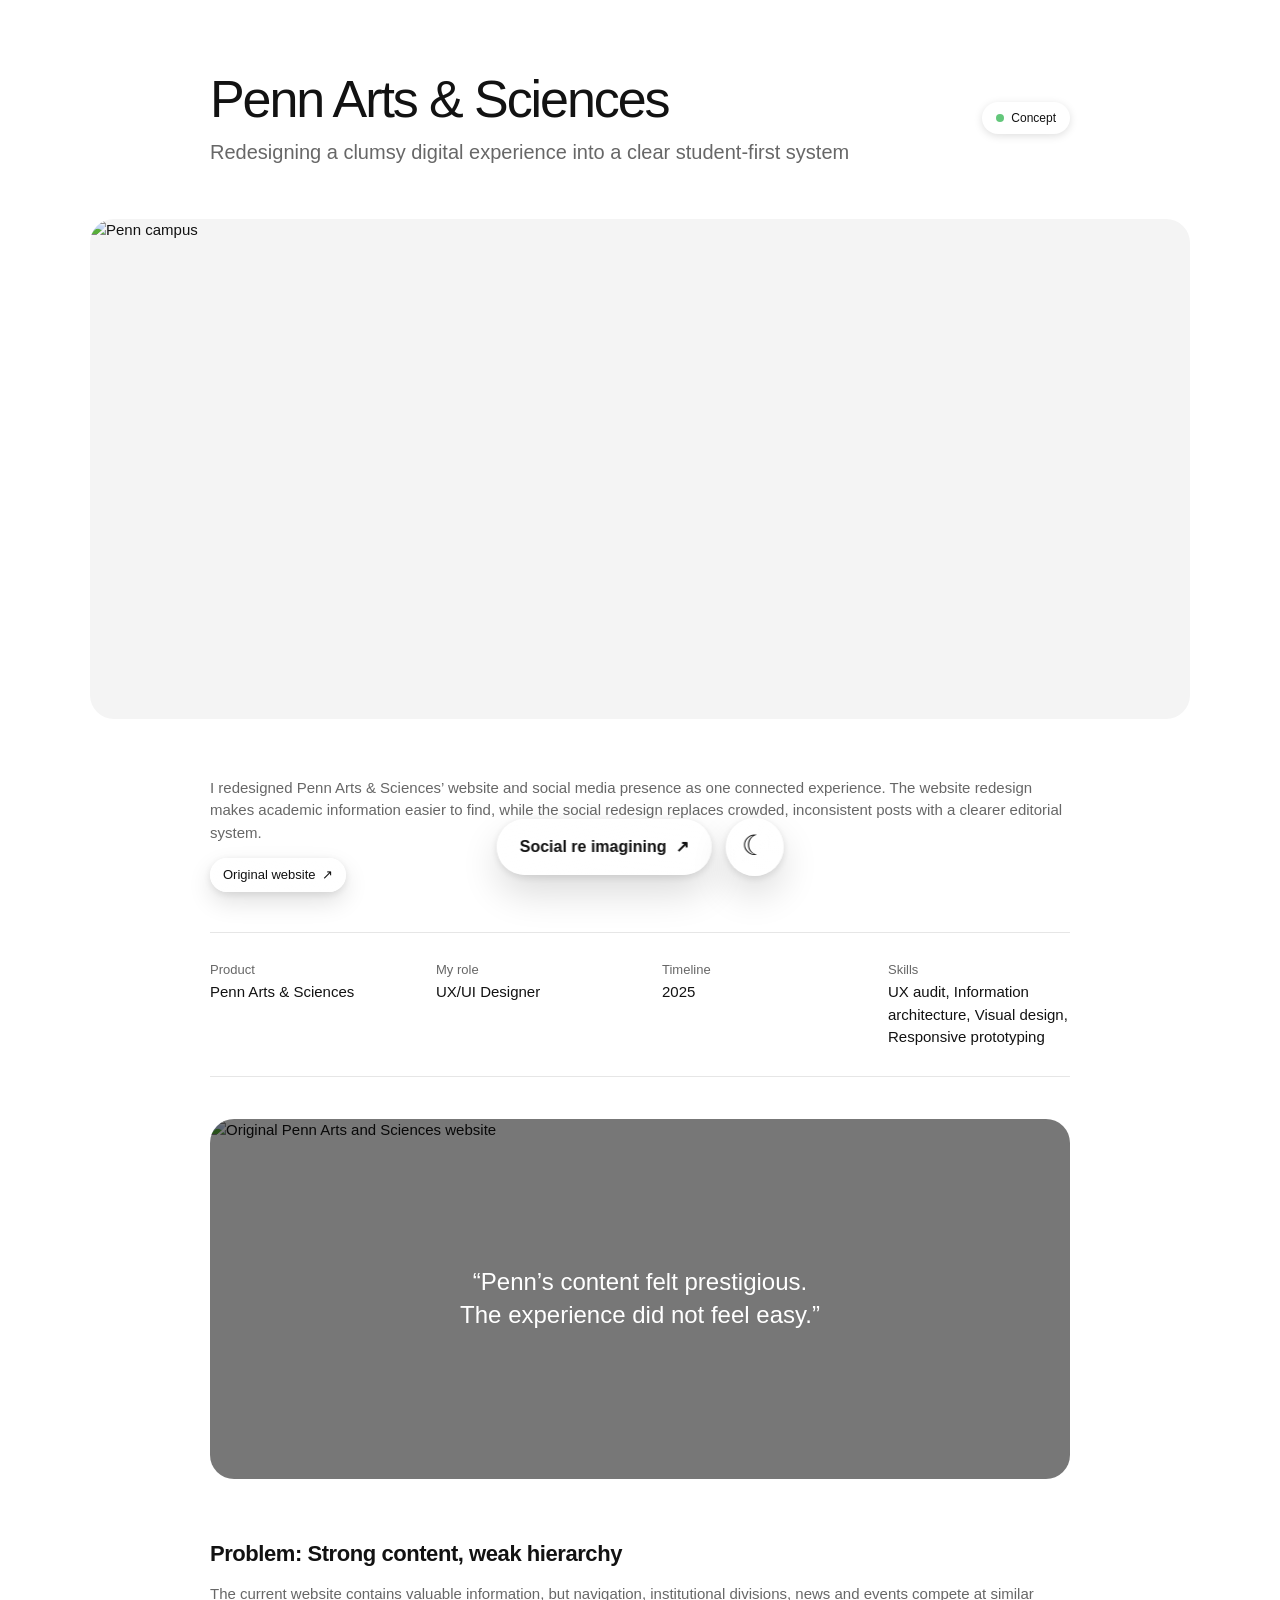
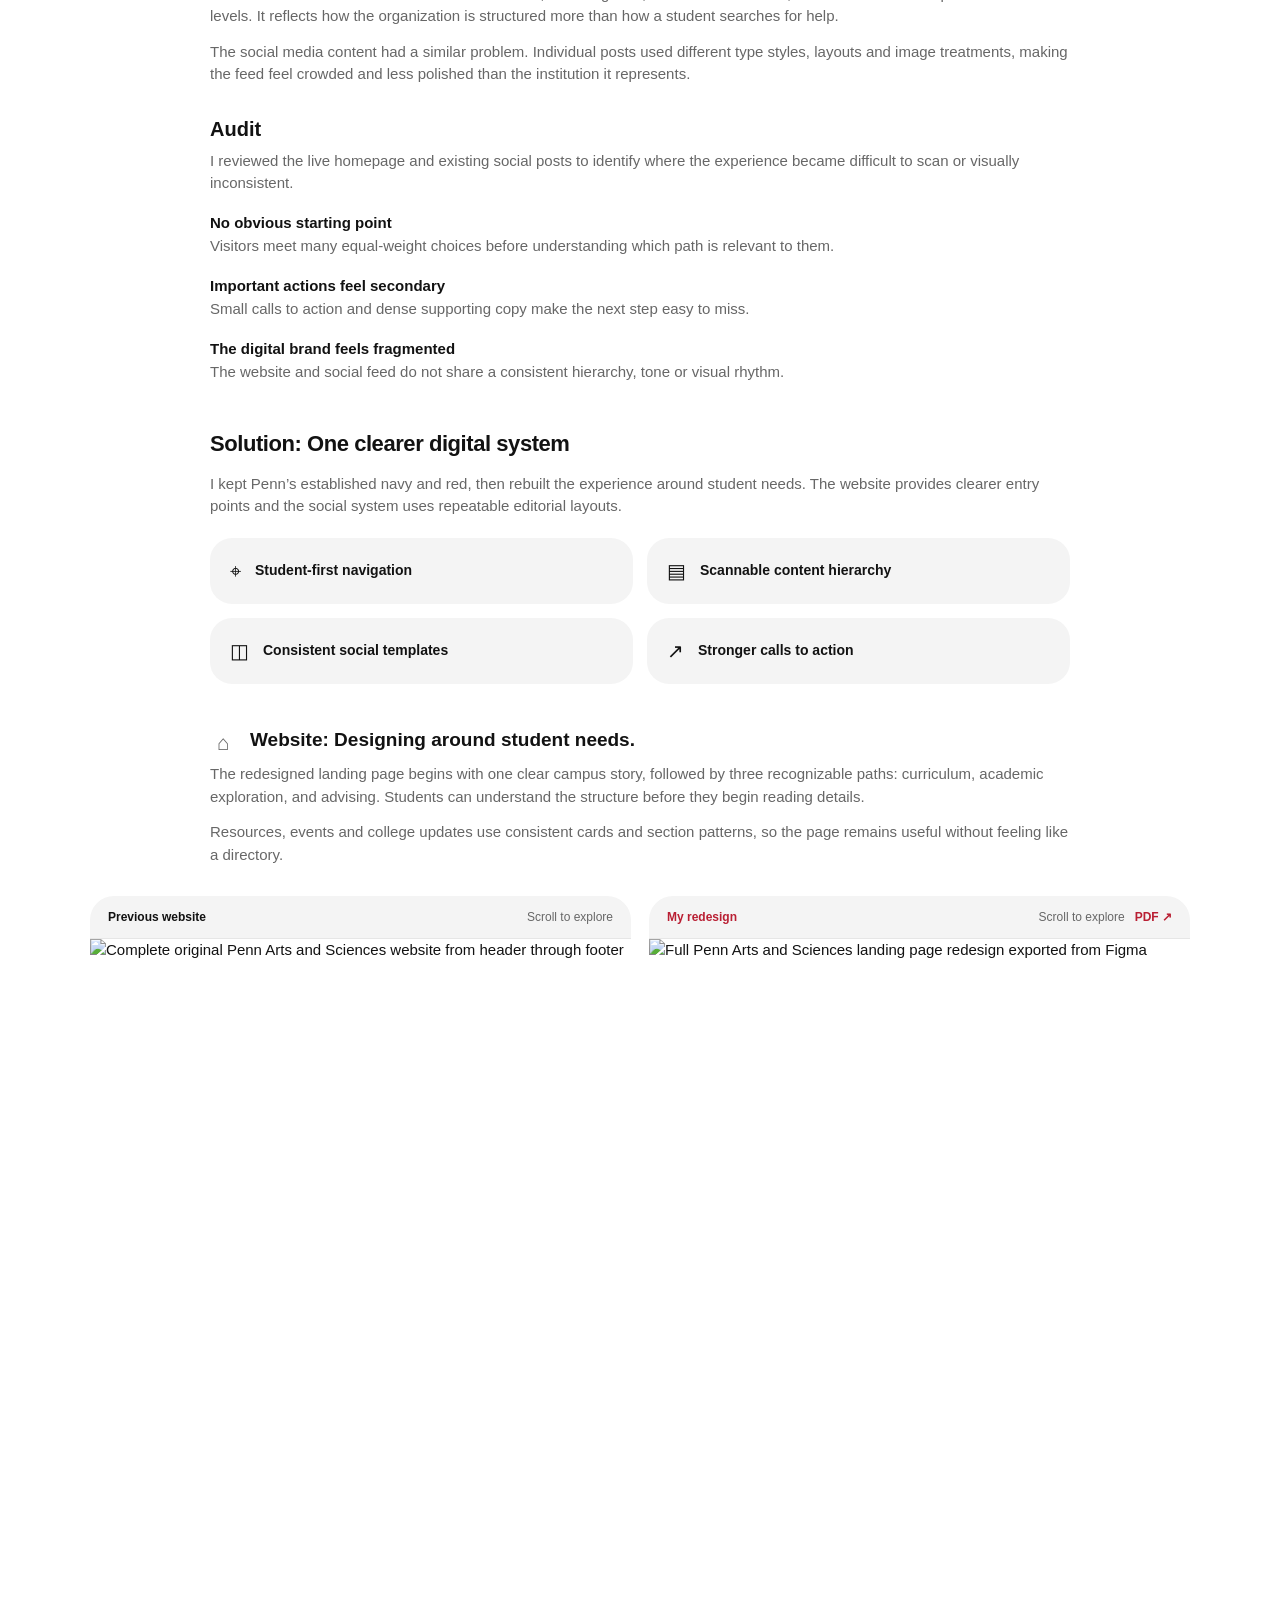
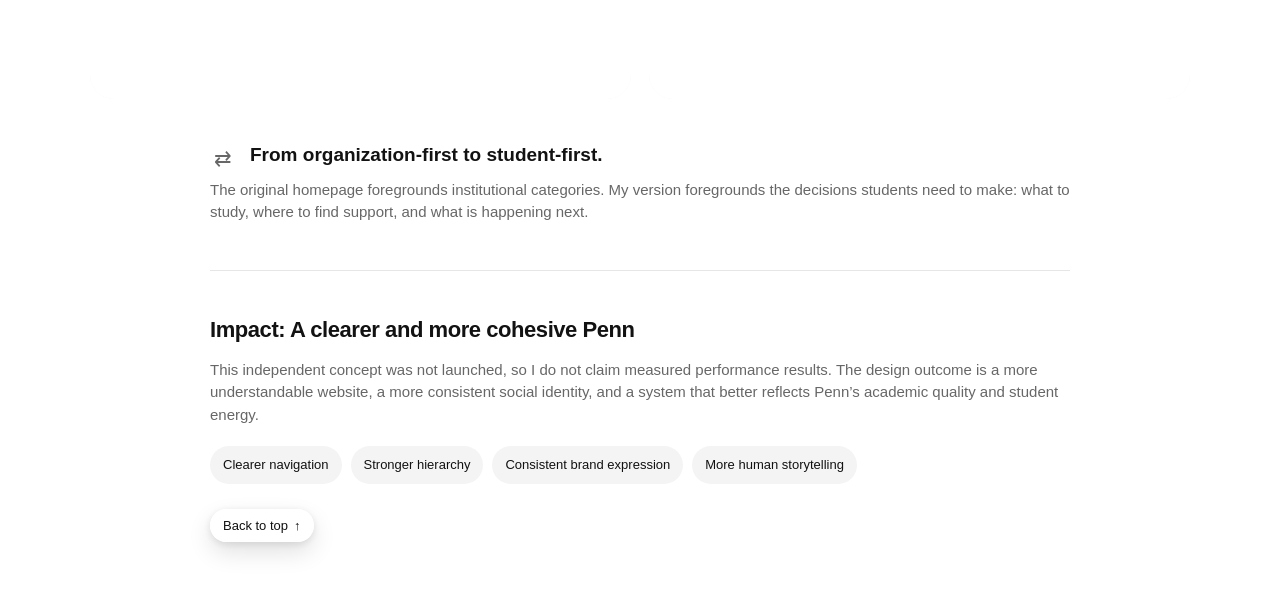
==== index.html @ d112213f "Publish UPenn case study root files" ====
<!doctype html>
<html lang="en" data-theme="light">
<head>
  <meta charset="utf-8">
  <meta name="viewport" content="width=device-width, initial-scale=1">
  <meta name="description" content="Penn Arts & Sciences website and social media redesign case study by Sanjith Kumar.">
  <title>Penn Arts & Sciences Redesign — Sanjith Kumar</title>
  <link rel="icon" href="data:image/svg+xml,<svg xmlns=%22http://www.w3.org/2000/svg%22 viewBox=%220 0 100 100%22><rect width=%22100%22 height=%22100%22 rx=%2250%22 fill=%22%23990000%22/><text x=%2250%22 y=%2266%22 text-anchor=%22middle%22 font-size=%2252%22 font-family=%22Arial%22 fill=%22white%22>P</text></svg>">
  <script>
    (() => {
      const choice = localStorage.getItem('penn-case-theme') || 'system';
      const theme = choice === 'system' ? (matchMedia('(prefers-color-scheme: dark)').matches ? 'dark' : 'light') : choice;
      document.documentElement.dataset.theme = theme;
      document.documentElement.style.backgroundColor = theme === 'dark' ? '#151515' : '#fff';
      document.documentElement.style.colorScheme = theme;
    })();
  </script>
  <link rel="stylesheet" href="styles.css">
</head>
<body>
  <a class="portfolio-back" href="../index.html?skipLoader=work#s3" aria-label="Back to portfolio work section"><span>←</span> Back to Portfolio</a>

  <div class="utility-controls" aria-label="Page controls">
    <a class="project-switch" href="social.html">Social re imagining <span>↗</span></a>
    <button class="icon-button quick-theme" type="button" aria-label="Toggle dark mode"><span class="theme-icon">☾</span></button>
  </div>


  <main>
    <header class="project-header copy-width section-stop" id="top">
      <div>
        <h1>Penn Arts &amp; Sciences</h1>
        <p>Redesigning a clumsy digital experience into a clear student-first system</p>
      </div>
      <span class="status-chip"><i></i> Concept</span>
    </header>

    <figure class="hero-media hero-campus wide-width surface reveal">
      <img src="assets/penn-campus.avif" alt="Penn campus">
    </figure>

    <section class="project-intro copy-width reveal">
      <p>I redesigned Penn Arts &amp; Sciences’ website and social media presence as one connected experience. The website redesign makes academic information easier to find, while the social redesign replaces crowded, inconsistent posts with a clearer editorial system.</p>
      <a class="small-button" href="https://www.sas.upenn.edu/" target="_blank" rel="noreferrer">Original website <span>↗</span></a>
    </section>

    <section class="metadata copy-width reveal" aria-label="Project details">
      <div><p>Product</p><strong>Penn Arts &amp; Sciences</strong></div>
      <div><p>My role</p><strong>UX/UI Designer</strong></div>
      <div><p>Timeline</p><strong>2025</strong></div>
      <div><p>Skills</p><strong>UX audit, Information architecture, Visual design, Responsive prototyping</strong></div>
    </section>

    <figure class="quote-media copy-width reveal">
      <img src="assets/original-website.png" alt="Original Penn Arts and Sciences website">
      <div class="scrim"></div>
      <blockquote>“Penn’s content felt prestigious.<br>The experience did not feel easy.”</blockquote>
    </figure>

    <section class="text-section copy-width section-stop reveal" id="problem">
      <h2>Problem: Strong content, weak hierarchy</h2>
      <p>The current website contains valuable information, but navigation, institutional divisions, news and events compete at similar levels. It reflects how the organization is structured more than how a student searches for help.</p>
      <p>The social media content had a similar problem. Individual posts used different type styles, layouts and image treatments, making the feed feel crowded and less polished than the institution it represents.</p>

      <h3>Audit</h3>
      <p>I reviewed the live homepage and existing social posts to identify where the experience became difficult to scan or visually inconsistent.</p>

      <div class="insight-list">
        <article><strong>No obvious starting point</strong><p>Visitors meet many equal-weight choices before understanding which path is relevant to them.</p></article>
        <article><strong>Important actions feel secondary</strong><p>Small calls to action and dense supporting copy make the next step easy to miss.</p></article>
        <article><strong>The digital brand feels fragmented</strong><p>The website and social feed do not share a consistent hierarchy, tone or visual rhythm.</p></article>
      </div>
    </section>

    <section class="text-section copy-width section-stop reveal" id="solution">
      <h2>Solution: One clearer digital system</h2>
      <p>I kept Penn’s established navy and red, then rebuilt the experience around student needs. The website provides clearer entry points and the social system uses repeatable editorial layouts.</p>

      <div class="solution-pills">
        <div><span>⌖</span><strong>Student-first navigation</strong></div>
        <div><span>▤</span><strong>Scannable content hierarchy</strong></div>
        <div><span>◫</span><strong>Consistent social templates</strong></div>
        <div><span>↗</span><strong>Stronger calls to action</strong></div>
      </div>
    </section>

    <section class="feature copy-width reveal">
      <div class="feature-heading"><span class="feature-icon">⌂</span><h3>Website: Designing around student needs.</h3></div>
      <p>The redesigned landing page begins with one clear campus story, followed by three recognizable paths: curriculum, academic exploration, and advising. Students can understand the structure before they begin reading details.</p>
      <p>Resources, events and college updates use consistent cards and section patterns, so the page remains useful without feeling like a directory.</p>
    </section>

    <section class="website-scroll-comparison wide-width reveal section-stop" id="website" aria-label="Full website before and after comparison">
      <article class="website-scroll-column surface">
        <div class="media-label"><span>Previous website</span><span>Scroll to explore</span></div>
        <div class="website-scroll-viewport" tabindex="0" aria-label="Scrollable full original Penn Arts and Sciences website">
          <img src="assets/original-website-complete.png" alt="Complete original Penn Arts and Sciences website from header through footer">
        </div>
      </article>
      <article class="website-scroll-column surface redesign-column">
        <div class="media-label"><span>My redesign</span><span class="media-actions"><em>Scroll to explore</em><a href="assets/figma/website-redesign-figma.pdf" target="_blank" rel="noreferrer">PDF ↗</a></span></div>
        <div class="website-scroll-viewport" tabindex="0" aria-label="Scrollable full Penn Arts and Sciences website redesign">
          <img src="assets/figma/website-redesign-figma.png" alt="Full Penn Arts and Sciences landing page redesign exported from Figma">
        </div>
      </article>
    </section>

    <section class="feature copy-width reveal">
      <div class="feature-heading"><span class="feature-icon">⇄</span><h3>From organization-first to student-first.</h3></div>
      <p>The original homepage foregrounds institutional categories. My version foregrounds the decisions students need to make: what to study, where to find support, and what is happening next.</p>
    </section>

    <section class="impact copy-width section-stop reveal" id="impact">
      <h2>Impact: A clearer and more cohesive Penn</h2>
      <p>This independent concept was not launched, so I do not claim measured performance results. The design outcome is a more understandable website, a more consistent social identity, and a system that better reflects Penn’s academic quality and student energy.</p>
      <div class="impact-list">
        <span>Clearer navigation</span><span>Stronger hierarchy</span><span>Consistent brand expression</span><span>More human storytelling</span>
      </div>
      <a class="small-button" href="#top">Back to top <span>↑</span></a>
    </section>

  </main>
  <script src="script.js"></script>
</body>
</html>
---- styles.css ----
:root{--bg:#fff;--text:#121212;--muted:#676767;--line:#e6e6e6;--surface:#f4f4f4;--surface-2:#ededed;--chip:#fff;--shadow:0 2px 8px rgba(0,0,0,.13);--red:#b91f33;--content:860px;--wide:1100px}
html[data-theme="dark"]{--bg:#151515;--text:#f7f7f7;--muted:#aaa;--line:#343434;--surface:#242424;--surface-2:#2d2d2d;--chip:#242424;--shadow:0 2px 10px rgba(0,0,0,.42)}
*{box-sizing:border-box}html{scroll-behavior:smooth}body{margin:0;background:var(--bg);color:var(--text);font-family:"Open Runde","SF Pro Text",-apple-system,BlinkMacSystemFont,"Segoe UI",Arial,sans-serif;font-size:15px;line-height:1.5;transition:background-color .25s,color .25s}html.is-page-exiting body{opacity:0;transition:opacity .18s cubic-bezier(.22,1,.36,1),background-color .25s,color .25s;will-change:opacity}img{display:block;max-width:100%}a{color:inherit}.copy-width{width:min(calc(100% - 32px),var(--content));margin-inline:auto}.wide-width{width:min(calc(100% - 32px),var(--wide));margin-inline:auto}.surface{background:var(--surface);border-radius:24px;overflow:hidden}
.portfolio-back{position:fixed;z-index:50;top:28px;left:28px;display:inline-flex;align-items:center;gap:7px;padding:11px 16px;border-radius:999px;background:var(--chip);box-shadow:var(--shadow);font-size:13px;font-weight:550;text-decoration:none;white-space:nowrap;transition:transform .18s,background .25s}.portfolio-back:hover{transform:translateY(-1px);background:var(--surface)}.portfolio-back span{font-size:15px}.utility-controls{position:fixed;z-index:60;left:50%;right:auto;bottom:calc(24px + env(safe-area-inset-bottom));top:auto;display:flex;align-items:center;justify-content:center;gap:14px;max-width:calc(100vw - 32px);transform:translateX(-50%)}.theme-group{display:flex;gap:4px;padding:4px;background:var(--chip);border-radius:999px;box-shadow:var(--shadow)}.icon-button{display:grid;width:58px;height:58px;place-items:center;padding:0;border:0;border-radius:50%;background:var(--chip);color:var(--text);box-shadow:0 10px 30px rgba(0,0,0,.16);font:inherit;font-size:28px;cursor:pointer;transition:transform .18s,background .25s}.theme-group .icon-button{width:38px;height:38px;box-shadow:none;font-size:15px}.icon-button:hover{transform:scale(1.05)}.portfolio-back:focus-visible,.icon-button:focus-visible,.small-button:focus-visible,.nav-arrow:focus-visible,.appearance-panel button:focus-visible,.landing-viewport:focus-visible{outline:2px solid var(--red);outline-offset:3px}.appearance-panel{position:absolute;top:58px;right:55px;width:160px;padding:8px;background:var(--chip);border:1px solid var(--line);border-radius:16px;box-shadow:var(--shadow)}.appearance-panel p{margin:5px 8px 8px;color:var(--muted);font-size:12px}.appearance-panel button{display:block;width:100%;padding:9px 10px;border:0;border-radius:10px;background:none;color:var(--text);font:inherit;text-align:left;cursor:pointer}.appearance-panel button:hover,.appearance-panel button.active{background:var(--surface-2)}
.project-switch{display:inline-flex;align-items:center;gap:9px;padding:15px 22px;border-radius:999px;background:var(--chip);box-shadow:0 10px 30px rgba(0,0,0,.16);font-size:16px;font-weight:650;text-decoration:none;white-space:nowrap;transition:transform .18s,background .25s}.project-switch:hover{transform:translateY(-2px);background:var(--surface)}.project-switch:focus-visible{outline:2px solid var(--red);outline-offset:3px}
.case-navigation{position:fixed;z-index:45;right:28px;bottom:28px;display:flex;gap:10px}.nav-arrow{display:grid;width:48px;height:48px;place-items:center;border:0;border-radius:50%;background:var(--chip);color:var(--text);box-shadow:var(--shadow);font-size:20px;cursor:pointer;transition:transform .18s}.nav-arrow:hover{transform:scale(1.06)}
.portfolio-back,.project-switch,.icon-button,.small-button,.nav-arrow{border:1px solid rgba(255,255,255,.72);background:linear-gradient(145deg,rgba(255,255,255,.78),rgba(255,255,255,.42) 56%,rgba(255,255,255,.66));background-clip:padding-box;color:#111;box-shadow:inset 0 1px 1px rgba(255,255,255,.92),inset 0 -18px 32px rgba(255,255,255,.18),0 18px 38px rgba(0,0,0,.14),0 2px 8px rgba(0,0,0,.12);backdrop-filter:blur(18px) saturate(1.5);-webkit-backdrop-filter:blur(18px) saturate(1.5)}.portfolio-back:hover,.project-switch:hover,.small-button:hover{background:linear-gradient(145deg,rgba(255,255,255,.88),rgba(255,255,255,.52) 56%,rgba(255,255,255,.74))}.icon-button:hover,.nav-arrow:hover{background:linear-gradient(145deg,rgba(255,255,255,.9),rgba(255,255,255,.55) 56%,rgba(255,255,255,.78))}.theme-icon{line-height:1;transform:translateY(-1px)}html[data-theme="dark"] .portfolio-back,html[data-theme="dark"] .project-switch,html[data-theme="dark"] .icon-button,html[data-theme="dark"] .small-button,html[data-theme="dark"] .nav-arrow{border-color:rgba(255,255,255,.16);background:linear-gradient(145deg,rgba(62,62,62,.68),rgba(28,28,28,.5) 58%,rgba(48,48,48,.58));color:#f8f8f8;box-shadow:inset 0 1px 1px rgba(255,255,255,.18),inset 0 -18px 30px rgba(255,255,255,.04),0 18px 42px rgba(0,0,0,.36),0 2px 8px rgba(0,0,0,.28)}html[data-theme="dark"] .portfolio-back:hover,html[data-theme="dark"] .project-switch:hover,html[data-theme="dark"] .small-button:hover,html[data-theme="dark"] .icon-button:hover,html[data-theme="dark"] .nav-arrow:hover{background:linear-gradient(145deg,rgba(74,74,74,.76),rgba(34,34,34,.58) 58%,rgba(58,58,58,.66))}
.project-header{display:flex;align-items:center;justify-content:space-between;gap:24px;padding-top:70px;margin-bottom:52px}.project-header h1{margin:0;font-family:"Arial Rounded MT Bold","SF Pro Rounded",-apple-system,BlinkMacSystemFont,"Segoe UI",sans-serif;font-size:52px;font-weight:500;line-height:1.15;letter-spacing:-.04em;text-wrap:balance}.project-header p{margin:7px 0 0;color:var(--muted);font-size:20px;text-wrap:pretty}.status-chip{display:flex;align-items:center;gap:7px;flex:0 0 auto;padding:7px 14px;border-radius:999px;background:var(--chip);box-shadow:var(--shadow);font-size:12px}.status-chip i{display:block;width:8px;height:8px;border-radius:50%;background:#63c77b}
.hero-media{height:500px;margin-bottom:58px}.hero-media img{width:100%;height:100%;object-fit:cover;object-position:top}.project-intro p{margin:0 0 14px;color:var(--muted);font-size:15px}.small-button{display:inline-flex;align-items:center;gap:6px;padding:6px 12px;border:1px solid rgba(255,255,255,.72);border-radius:999px;background:linear-gradient(145deg,rgba(255,255,255,.78),rgba(255,255,255,.42) 56%,rgba(255,255,255,.66));box-shadow:inset 0 1px 1px rgba(255,255,255,.92),inset 0 -14px 24px rgba(255,255,255,.16),0 10px 24px rgba(0,0,0,.12),0 2px 8px rgba(0,0,0,.1);font-size:13px;text-decoration:none;backdrop-filter:blur(18px) saturate(1.5);-webkit-backdrop-filter:blur(18px) saturate(1.5)}.small-button:hover{background:linear-gradient(145deg,rgba(255,255,255,.88),rgba(255,255,255,.52) 56%,rgba(255,255,255,.74))}
html[data-theme="dark"] .small-button{border-color:rgba(255,255,255,.16);background:linear-gradient(145deg,rgba(62,62,62,.68),rgba(28,28,28,.5) 58%,rgba(48,48,48,.58));box-shadow:inset 0 1px 1px rgba(255,255,255,.18),inset 0 -14px 24px rgba(255,255,255,.04),0 10px 24px rgba(0,0,0,.32),0 2px 8px rgba(0,0,0,.22)}
.hero-media.hero-campus img{object-position:center 44%}
.hero-media.social-hero img{object-position:center 18%}
.metadata{display:grid;grid-template-columns:repeat(4,1fr);gap:26px 44px;margin-top:40px;padding:27px 0;border-top:1px solid var(--line);border-bottom:1px solid var(--line)}.metadata div p{margin:0 0 2px;color:var(--muted);font-size:13px}.metadata div strong{font-weight:500}.metadata .team{grid-column:1/-1}
.quote-media{position:relative;height:360px;margin-top:42px;border-radius:24px;overflow:hidden}.quote-media img{width:100%;height:100%;object-fit:cover;object-position:top}.quote-media .scrim{position:absolute;inset:0;background:#0008}.quote-media blockquote{position:absolute;inset:0;display:grid;place-items:center;margin:0;padding:30px;color:#fff;font-size:24px;line-height:1.35;text-align:center}
.text-section{padding-top:43px}.text-section h2,.impact h2{margin:0 0 13px;font-size:22px;font-weight:650;letter-spacing:-.02em}.text-section h3{margin:28px 0 6px;font-size:20px}.text-section>p,.feature>p,.impact>p{margin:0 0 13px;color:var(--muted)}.insight-list article{margin-top:17px}.insight-list strong{font-weight:650}.insight-list p{margin:1px 0 0;color:var(--muted)}.solution-pills{display:grid;grid-template-columns:1fr 1fr;gap:14px;margin-top:20px}.solution-pills div{display:flex;align-items:center;gap:14px;min-height:66px;padding:14px 20px;border-radius:22px;background:var(--surface)}.solution-pills span{font-size:20px}.solution-pills strong{font-size:14px;font-weight:600}
.feature{padding-top:42px}.feature-heading{display:flex;align-items:center;gap:14px;margin-bottom:9px}.feature-heading h3{margin:0;font-size:19px;font-weight:650}.feature-icon{display:grid;width:26px;height:26px;place-items:center;color:var(--muted);font-size:21px}.landing-media,.social-media{margin-top:30px}.media-label{display:flex;justify-content:space-between;gap:14px;padding:12px 18px;border-bottom:1px solid var(--line);color:var(--muted);font-size:12px}.media-actions{display:inline-flex;align-items:center;gap:10px;white-space:nowrap}.media-actions em{font-style:normal}.media-pdf-link,.media-actions a{color:var(--red);font-weight:650;text-decoration:none}.media-actions a:hover{text-decoration:underline}.landing-viewport{height:760px;overflow-y:auto;scrollbar-width:thin}.landing-viewport img{width:100%}.social-media{max-height:920px}.social-media img{width:100%}
.website-scroll-comparison{display:grid;grid-template-columns:repeat(2,minmax(0,1fr));gap:18px;margin-top:30px}.website-scroll-column{min-width:0}.website-scroll-column .media-label span:first-child{color:var(--text);font-weight:650}.website-scroll-column.redesign-column .media-label span:first-child{color:var(--red)}.website-scroll-viewport{height:760px;overflow-x:hidden;overflow-y:auto;overscroll-behavior:contain;scrollbar-width:thin;background:#fff}.website-scroll-viewport img{display:block;width:100%;max-width:none;height:auto;background:#fff}.website-scroll-viewport:focus-visible{outline:2px solid var(--red);outline-offset:-3px}
.compare-grid{display:grid;grid-template-columns:1fr 1fr;gap:18px;margin-top:26px}.comparison-card{position:relative;aspect-ratio:16/9}.comparison-card img{width:100%;height:100%;object-fit:contain;object-position:center;background:#fff}.floating-label{position:absolute;z-index:2;top:13px;left:13px;padding:6px 10px;border-radius:999px;background:#fff;color:#111;box-shadow:var(--shadow);font-size:11px}.floating-label.accent{background:var(--red);color:#fff}.impact{margin-top:46px;padding:42px 0 70px;border-top:1px solid var(--line)}.impact-list{display:flex;flex-wrap:wrap;gap:9px;margin:20px 0 25px}.impact-list span{padding:9px 13px;border-radius:999px;background:var(--surface);font-size:13px}footer{padding:0 0 80px;border-top:1px solid var(--line);color:var(--muted);font-size:13px}footer p{margin:20px 0 0}
.reveal{opacity:0;transform:translateY(16px);transition:opacity .55s ease,transform .55s ease}.reveal.visible{opacity:1;transform:none}

/* Social redesign case study */
.eyebrow{margin:0 0 10px!important;color:var(--red)!important;font-size:11px!important;font-weight:700;letter-spacing:.09em;text-transform:uppercase}.social-hero-stage{position:relative;height:460px;margin-bottom:58px;background:radial-gradient(circle at 72% 35%,#254680 0,#102b61 36%,#071736 78%);isolation:isolate}.social-hero-stage:after{content:"";position:absolute;inset:auto -8% -58% 25%;height:80%;border:1px solid rgba(255,255,255,.16);border-radius:50%;transform:rotate(-9deg);z-index:-1}.social-hero-copy{position:absolute;z-index:5;top:170px;left:58px;color:#fff}.social-hero-copy span{display:block;margin-bottom:12px;color:#ff6b70;font-size:12px;font-weight:700;letter-spacing:.1em;text-transform:uppercase}.social-hero-copy strong{font-size:35px;line-height:1.08;letter-spacing:-.04em}.hero-post{position:absolute;width:260px;margin:0;border:0;border-radius:0;box-shadow:0 14px 28px rgba(0,0,0,.3);overflow:hidden;background:transparent}.hero-post img{width:100%;height:auto;object-fit:initial;background:transparent}.hero-post-one{top:36px;left:382px;aspect-ratio:900/1069;transform:rotate(-6deg)}.hero-post-two{z-index:3;top:48px;left:615px;aspect-ratio:894/1067;transform:rotate(1.5deg)}.hero-post-two img{width:100.68%;max-width:none}.hero-post-three{top:34px;left:835px;aspect-ratio:900/1094;transform:rotate(6deg)}
.audit-board{display:grid;grid-template-columns:390px 1fr;gap:58px;align-items:start;margin-top:30px}.audit-phone{margin:0;padding:0;background:transparent}.audit-phone .media-label{margin:0 0 16px;padding:0 0 12px}.audit-phone img{width:100%;height:auto;border-radius:0;box-shadow:none}.audit-findings{border-top:1px solid var(--line)}.audit-findings article{display:grid;grid-template-columns:42px 1fr;gap:12px;padding:22px 4px;border-bottom:1px solid var(--line)}.audit-findings article>span{color:var(--red);font-size:11px;font-weight:700}.audit-findings strong{font-size:15px}.audit-findings p{margin:4px 0 0;color:var(--muted);font-size:14px}
.brand-gap-card{display:grid;grid-template-columns:1fr auto 1fr;gap:24px;align-items:center;margin:26px 0;padding:28px 30px;border-radius:24px;background:var(--surface)}.brand-gap-card div>span{display:block;margin-bottom:8px;color:var(--muted);font-size:11px;text-transform:uppercase;letter-spacing:.08em}.brand-gap-card strong{font-size:17px;line-height:1.35}.brand-gap-card i{display:grid;width:38px;height:38px;place-items:center;border-radius:50%;background:var(--red);color:#fff;font-style:normal}.pull-quote{margin:30px 0 0!important;padding-left:22px;border-left:3px solid var(--red);color:var(--text)!important;font-size:19px;line-height:1.45}
.strategy-grid{display:grid;grid-template-columns:1fr 1fr;gap:14px;margin-top:24px}.strategy-grid article{min-height:155px;padding:22px;border-radius:22px;background:var(--surface)}.strategy-grid article>span{display:inline-block;margin-bottom:16px;padding:5px 9px;border-radius:999px;background:var(--bg);color:var(--muted);font-size:10px;font-weight:700;letter-spacing:.08em;text-transform:uppercase}.strategy-grid strong{display:block;margin-bottom:4px}.strategy-grid p{margin:0;color:var(--muted);font-size:13px}
.post-gallery{display:grid;grid-template-columns:repeat(6,1fr);gap:32px 18px;align-items:start;margin-top:30px}.post-gallery figure{display:grid;grid-column:span 2;grid-row:span 2;grid-template-rows:subgrid;row-gap:0;align-self:start;margin:0}.post-gallery figure:nth-child(4){grid-column:2/span 2}.post-gallery figure:nth-child(5){grid-column:4/span 2}.post-frame{display:block;align-self:start;padding:0;border-radius:0;background:transparent;box-shadow:none;overflow:hidden}.post-gallery img{width:100%;height:auto;object-fit:initial;border-radius:0;background:transparent}.post-gallery figcaption{align-self:start;padding:10px 0 0;color:var(--muted);font-size:12px}.crop-course,.crop-quote,.crop-career,.crop-alumni,.crop-peer{overflow:hidden}.crop-course{aspect-ratio:900/1069}.crop-quote{aspect-ratio:885/1062}.crop-quote img{width:101.7%;max-width:none}.crop-career{aspect-ratio:900/1094}.crop-alumni{aspect-ratio:885/1087}.crop-alumni img{width:101.7%;max-width:none}.crop-peer{aspect-ratio:894/1067}.crop-peer img{width:100.68%;max-width:none}.post-gallery .post-frame{position:relative;aspect-ratio:4/5}.post-gallery .post-frame img{position:absolute;top:0;max-width:none;margin:0;object-fit:fill}.post-gallery .crop-course img{left:-2.62%;width:105.24%;height:105.89%}.post-gallery .crop-quote img{left:-2.08%;width:105.93%;height:105.93%}.post-gallery .crop-career img{left:-1.42%;width:102.83%;height:103.47%}.post-gallery .crop-alumni img{left:-.89%;width:103.5%;height:103.5%}.post-gallery .crop-peer img{left:-2.37%;width:105.44%;height:100%}
.mockup-breakdown{display:grid;grid-template-columns:repeat(2,minmax(0,1fr));gap:56px;align-items:start;margin-top:30px;padding:32px 0 56px;border-top:1px solid var(--line);border-bottom:1px solid var(--line)}.mockup-column,.breakdown-column figure{margin:0}.mockup-column>figcaption,.breakdown-heading{display:flex;justify-content:space-between;gap:16px;margin-bottom:16px}.mockup-column>figcaption span,.breakdown-heading span{font-size:18px;font-weight:650}.mockup-column>figcaption strong,.breakdown-heading strong{color:var(--muted);font-size:12px;font-weight:500;text-align:right}.mockup-frame{max-width:450px;aspect-ratio:862/1519;margin-inline:auto;border-radius:0;background:transparent;overflow:hidden}.mockup-frame img{width:104.41%;max-width:none;height:auto;margin-left:-1.16%}.breakdown-column{display:flex;flex-direction:column;gap:32px}.breakdown-frame,.breakdown-frame-tall{position:relative;display:block;width:min(100%,300px);aspect-ratio:auto;margin-inline:auto;border-radius:0;background:transparent;overflow:hidden}.breakdown-frame img{height:auto;max-width:none;object-fit:initial;background:transparent}.crop-breakdown-peer{aspect-ratio:862/1298}.crop-breakdown-peer img{width:104.41%;margin-left:-4.41%}.crop-breakdown-course{aspect-ratio:844/1011}.crop-breakdown-course img{width:106.64%;margin-left:-6.64%}.breakdown-dark-overlay{display:none}.breakdown-column figure figcaption{width:min(100%,300px);margin-inline:auto;padding-top:10px;color:var(--muted);font-size:12px}html[data-theme="dark"] .breakdown-dark-overlay{display:block;position:absolute;inset:0 auto auto 0;filter:invert(1) hue-rotate(180deg);clip-path:inset(77.8% 0 0 0)}
.comparison-stack{margin-top:32px}.comparison-row{display:grid;grid-template-columns:240px 1fr 1fr;gap:24px;align-items:start;padding:48px 0;border-top:1px solid var(--line)}.comparison-row:last-child{border-bottom:1px solid var(--line)}.comparison-copy{padding:10px 22px 0 0}.comparison-copy>span{color:var(--red);font-size:11px;font-weight:700}.comparison-copy h3{margin:8px 0 7px;font-size:19px}.comparison-copy p{margin:0;color:var(--muted);font-size:13px}.comparison-panel{align-self:start;margin:0;padding:0;border-radius:0;background:transparent;overflow:visible}.comparison-panel figcaption{display:flex;align-items:center;justify-content:space-between;gap:12px;padding:1px 0 12px;color:var(--muted);font-size:11px}.comparison-panel figcaption span{padding:5px 9px;border-radius:999px;background:var(--surface);color:var(--text);font-weight:700}.comparison-panel figcaption span.after{background:var(--red);color:#fff}.compare-image-frame{display:block;aspect-ratio:auto;padding:0;border-radius:0;background:transparent;overflow:visible}.compare-image-frame img{width:100%;height:auto;object-fit:initial;border-radius:0;background:transparent}.compare-image-frame.crop-course{aspect-ratio:900/1069;overflow:hidden}.compare-image-frame.crop-career{aspect-ratio:900/1094;overflow:hidden}.compare-image-frame.crop-alumni{aspect-ratio:885/1087;overflow:hidden}.compare-image-frame.crop-peer{aspect-ratio:894/1067;overflow:hidden}.carousel-panel{display:flex;flex-direction:column}.carousel-slide small{display:block;padding:2px 0 9px;color:var(--muted);font-size:10px;font-weight:650;letter-spacing:.04em;text-transform:uppercase}.carousel-slide+.carousel-slide{margin-top:24px;padding-top:24px;border-top:1px solid var(--line)}.course-comparison>.comparison-copy,.course-comparison>.comparison-panel:not(.carousel-panel),.alumni-comparison>.comparison-copy,.alumni-comparison>.comparison-panel:not(.carousel-panel){position:sticky;top:96px}.outcome-grid{display:grid;grid-template-columns:repeat(3,1fr);gap:14px;margin:24px 0}.outcome-grid article{padding:20px;border-radius:16px;background:var(--surface)}.outcome-grid strong{display:block;margin-bottom:5px}.outcome-grid p{margin:0;color:var(--muted);font-size:13px}
@media(max-width:900px){.portfolio-back{top:16px;left:16px}.utility-controls{bottom:calc(18px + env(safe-area-inset-bottom))}.case-navigation{right:16px;bottom:16px}.project-header{padding-top:96px}.project-header h1{font-size:42px}.hero-media{height:430px}.metadata{grid-template-columns:1fr 1fr}.metadata .team{grid-column:1/-1}.social-media{max-height:none}}
@media(max-width:620px){body{font-size:14px}.portfolio-back{max-width:calc(100vw - 32px);padding:10px 13px}.utility-controls{bottom:calc(14px + env(safe-area-inset-bottom));max-width:calc(100vw - 24px);gap:8px}.project-switch{max-width:calc(100vw - 98px);overflow:hidden;padding:13px 16px;font-size:14px;text-overflow:ellipsis}.icon-button{width:50px;height:50px;font-size:24px}.project-header{display:block;margin-bottom:32px;padding-top:148px}.project-header h1{font-size:36px}.project-header p{font-size:17px;line-height:1.35}.status-chip{display:inline-flex;margin-top:18px}.hero-media{height:260px;border-radius:18px;margin-bottom:38px}.metadata{gap:22px 18px}.metadata div:last-child{grid-column:1/-1}.quote-media{height:290px;border-radius:18px}.quote-media blockquote{font-size:20px}.solution-pills,.compare-grid,.website-scroll-comparison{grid-template-columns:1fr}.solution-pills div{border-radius:17px}.landing-viewport,.website-scroll-viewport{height:580px}.surface{border-radius:18px}.appearance-panel{right:0}.quick-theme{display:grid}.feature-heading{align-items:flex-start}.social-media{max-height:none}.case-navigation{gap:8px}.nav-arrow{width:44px;height:44px}}
@media(max-width:900px){.social-hero-stage{height:440px}.social-hero-copy{top:160px;left:38px}.social-hero-copy strong{font-size:29px}.hero-post{width:220px}.hero-post-one{left:280px}.hero-post-two{left:470px}.hero-post-three{left:650px}.audit-board{grid-template-columns:330px 1fr;gap:36px}.mockup-breakdown{gap:32px}.comparison-row{grid-template-columns:1fr 1fr}.comparison-copy{grid-column:1/-1;max-width:520px;padding:0 0 8px}.course-comparison>.comparison-copy,.alumni-comparison>.comparison-copy{position:static}}
@media(max-width:620px){.social-hero-stage{height:450px;margin-bottom:38px}.social-hero-copy{top:34px;left:26px}.social-hero-copy strong{font-size:27px}.hero-post{width:43%;border-width:0}.hero-post-one{top:174px;left:8%;transform:rotate(-6deg)}.hero-post-two{top:164px;left:48%;transform:rotate(5deg)}.hero-post-three{display:none}.audit-board{grid-template-columns:1fr;gap:32px}.audit-phone{padding:0}.audit-phone .media-label{margin:0 0 16px}.audit-phone img{max-width:310px;margin-inline:auto}.brand-gap-card{grid-template-columns:1fr;padding:22px}.brand-gap-card i{transform:rotate(90deg)}.strategy-grid{grid-template-columns:1fr}.strategy-grid article{min-height:0}.post-gallery{grid-template-columns:1fr 1fr;gap:24px 10px}.post-gallery figure,.post-gallery figure:nth-child(4),.post-gallery figure:nth-child(5){grid-column:auto}.post-gallery figure:last-child{grid-column:1/-1;width:calc(50% - 5px);margin-inline:auto}.post-frame{padding:0;border-radius:0}.post-gallery img{border-radius:0}.mockup-breakdown{grid-template-columns:1fr;gap:42px;padding-bottom:42px}.mockup-frame{max-width:330px}.breakdown-column{gap:26px}.comparison-row{grid-template-columns:1fr;gap:20px;padding:36px 0}.comparison-copy{grid-column:auto}.comparison-panel figcaption{font-size:10px}.compare-image-frame{padding:0}.course-comparison>.comparison-panel:not(.carousel-panel),.alumni-comparison>.comparison-panel:not(.carousel-panel){position:static}.outcome-grid{grid-template-columns:1fr}.pull-quote{font-size:17px}}

/* Full, untrimmed artwork: the files include no presentational frames. */
.hero-post-one,.hero-post-two,.hero-post-three{aspect-ratio:4/5}
.hero-post img{width:100%;height:100%;object-fit:fill}
.hero-post-two img{width:100%;max-width:100%}

.post-gallery .post-frame{position:static;display:block;aspect-ratio:4/5;overflow:hidden}
.post-gallery .post-frame img{position:static;display:block;width:100%;height:100%;max-width:100%;margin:0;object-fit:fill}

.mockup-frame{aspect-ratio:900/1519;overflow:hidden}
.mockup-frame img{display:block;width:100%;height:100%;max-width:100%;margin:0;object-fit:fill}

.breakdown-frame,.breakdown-frame-tall{width:min(100%,300px);aspect-ratio:auto;overflow:visible;background:transparent}
.breakdown-frame img{display:block;width:100%;height:auto;max-width:100%;margin:0;background:transparent}
.breakdown-dark-overlay{display:none}
html[data-theme="dark"] .breakdown-dark-overlay{display:block;position:absolute;inset:0;filter:invert(1) hue-rotate(180deg);clip-path:inset(77.8% 0 0 0)}

.compare-image-frame{aspect-ratio:auto;overflow:visible}
.compare-image-frame img{display:block;width:100%;height:auto;max-width:100%;margin:0;object-fit:fill}

/* User-supplied originals: retain every edge and their natural proportions. */
.hero-post img,.post-gallery .post-frame img,.compare-image-frame img{object-fit:contain}
.mockup-frame{aspect-ratio:728/1346}
.mockup-frame img{object-fit:contain}

/* PDF-style safe-area guide: three nested canvas outlines and labels. */
.safe-area-guide{position:relative;width:min(100%,300px);height:175px;margin:0 auto;background:var(--bg)}
.guide-outline{position:absolute;top:0;border:1px solid color-mix(in srgb,var(--muted) 38%,transparent);border-top:0;border-radius:0 0 22px 22px;pointer-events:none}
.guide-content{right:24px;bottom:117px;left:24px}
.guide-visible{right:10px;bottom:58px;left:10px}
.guide-total{right:0;bottom:0;left:0}
.safe-area-labels{position:absolute;inset:0;z-index:1;display:grid;grid-template-rows:58px 59px 58px;justify-items:center;align-items:center;margin:0;padding:0}
.safe-area-labels span{display:inline-flex;align-items:center;justify-content:center;min-width:74px;padding:8px 14px;border-radius:15px;background:#050505;color:#fff;font-size:12px;font-weight:650;line-height:1}
html[data-theme="dark"] .guide-outline{border-color:rgba(255,255,255,.72)}
html[data-theme="dark"] .safe-area-labels span{background:#fff;color:#050505}

/* Center the social hero as one image-led composition. */
.social-hero-stage{height:520px}
.social-hero-copy{top:auto;bottom:26px;left:50%;width:min(calc(100% - 48px),520px);transform:translateX(-50%);text-align:center}
.social-hero-copy span{margin-bottom:8px}
.social-hero-copy strong{font-size:clamp(26px,2.35vw,34px);line-height:1.06}
.hero-post-one{top:30px;left:calc(50% - 320px)}
.hero-post-two{top:24px;left:calc(50% - 92px)}
.hero-post-three{top:30px;left:calc(50% + 136px)}
@media(max-width:900px){.social-hero-stage{height:500px}.hero-post-one{left:calc(50% - 275px)}.hero-post-two{left:calc(50% - 85px)}.hero-post-three{left:calc(50% + 105px)}}
@media(max-width:620px){.social-hero-stage{height:470px}.social-hero-copy{bottom:20px;width:calc(100% - 32px)}.social-hero-copy strong{font-size:24px}.hero-post-one{top:48px;left:calc(50% - 152px)}.hero-post-two{top:48px;left:calc(50% - 2px)}}
@media(prefers-reduced-motion:reduce){html.is-page-exiting body{transition-duration:.01ms}}

/* Keep the three-post thumbnail group centered as one composition. */
@media (min-width:901px){
  .hero-post-one{top:54px;left:calc(50% - 356px)}
  .hero-post-two{top:48px;left:calc(50% - 123px)}
  .hero-post-three{top:54px;left:calc(50% + 97px)}
}
@media (min-width:621px) and (max-width:900px){
  .hero-post-one{top:48px;left:calc(50% - 295px)}
  .hero-post-two{top:42px;left:calc(50% - 105px)}
  .hero-post-three{top:48px;left:calc(50% + 75px)}
}
@media (min-width:621px){
  .social-hero-copy{bottom:54px;width:min(calc(100% - 48px),700px)}
  .social-hero-copy strong{font-size:clamp(24px,1.95vw,30px);white-space:nowrap}
}
@media (max-width:620px){.social-hero-copy strong{white-space:normal}}
@media(prefers-reduced-motion:reduce){html{scroll-behavior:auto}.reveal{opacity:1;transform:none;transition:none}.icon-button,.nav-arrow{transition:none}}

/* Standalone GitHub Pages version: the full portfolio will be published later. */
.portfolio-back{display:none!important}
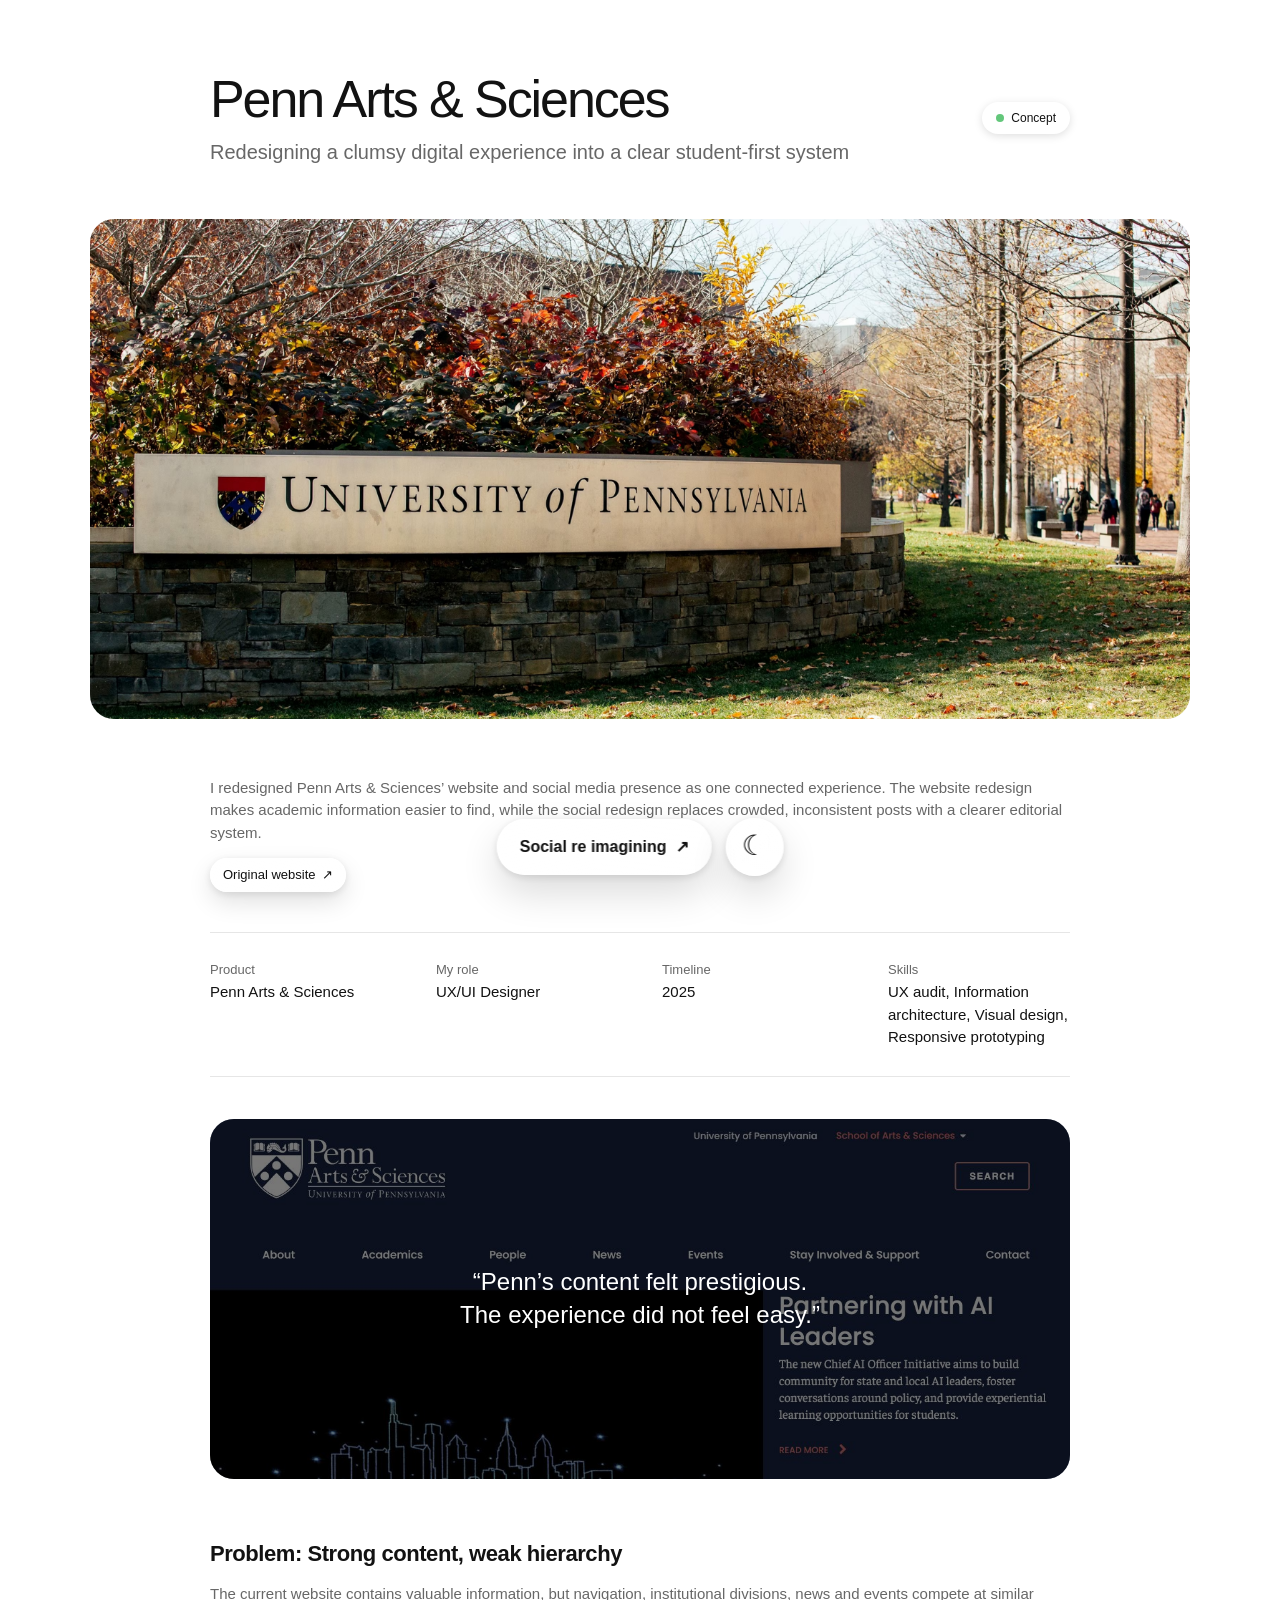
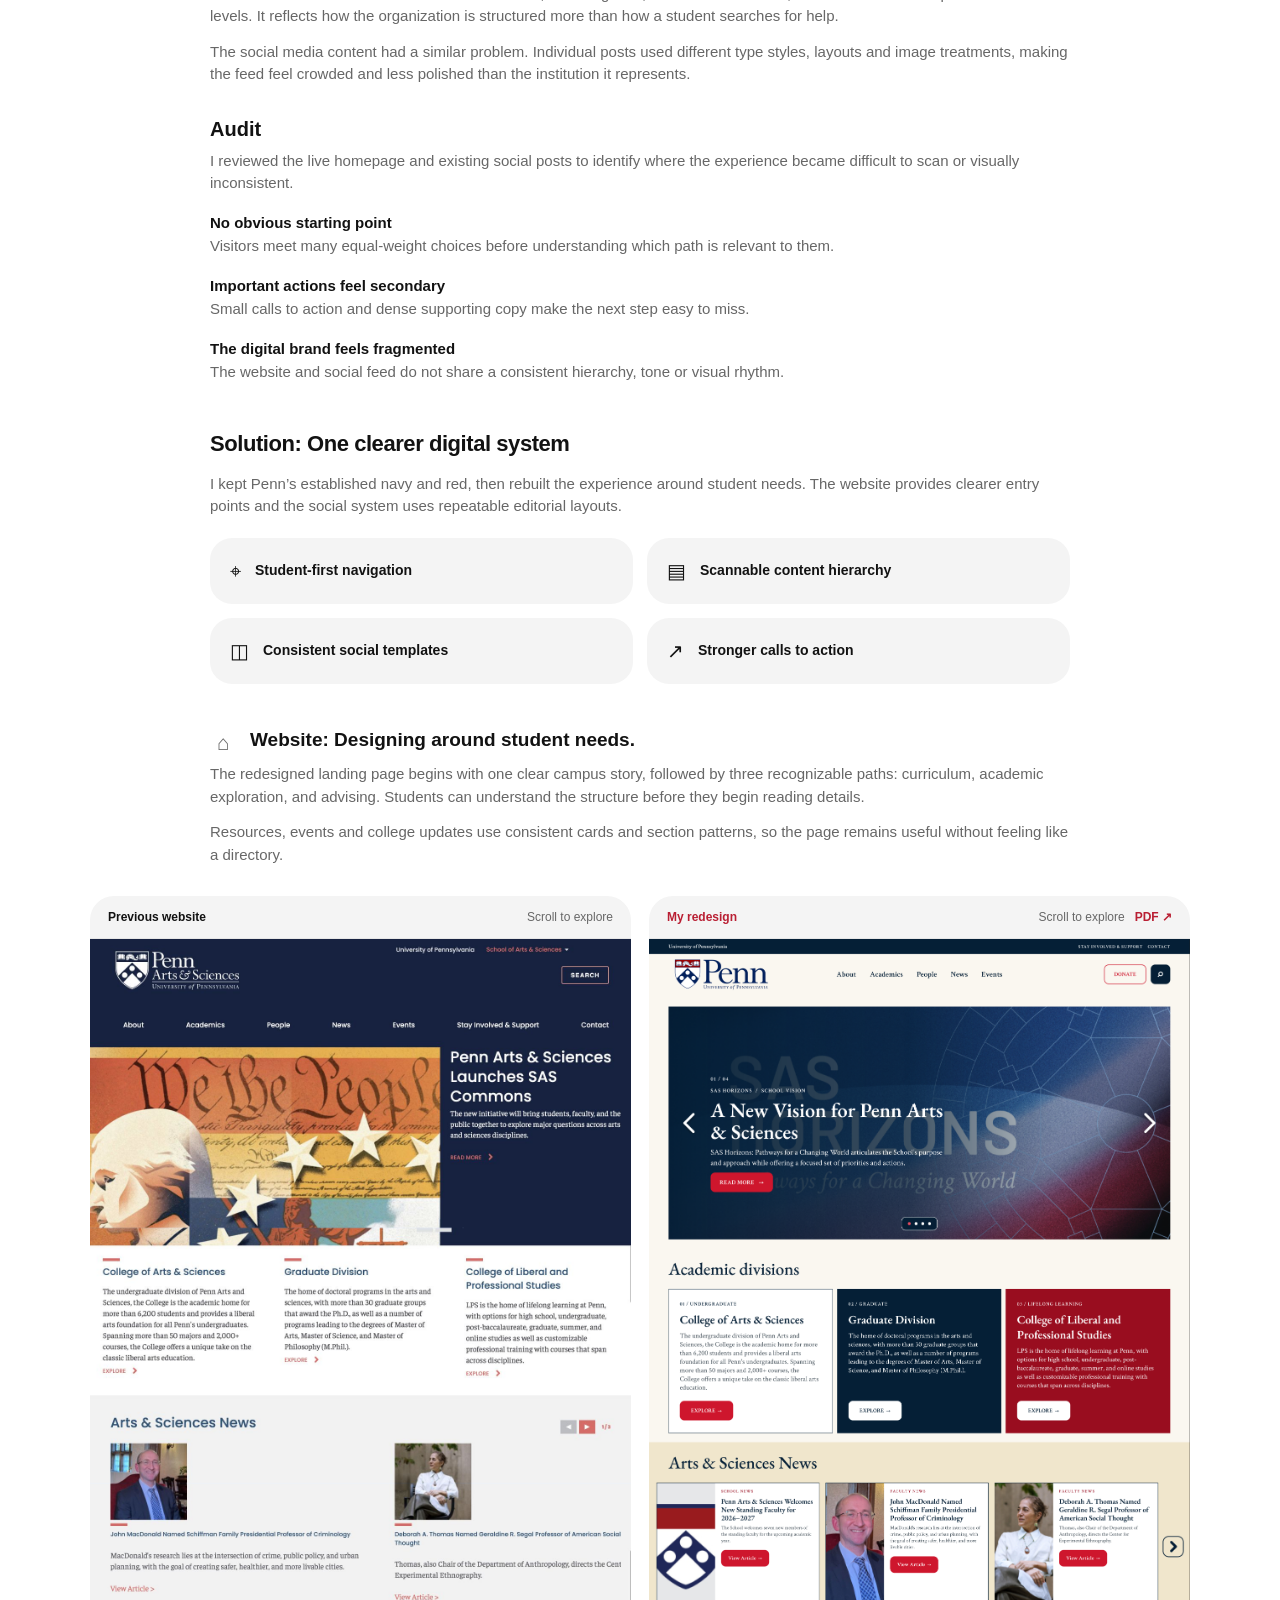
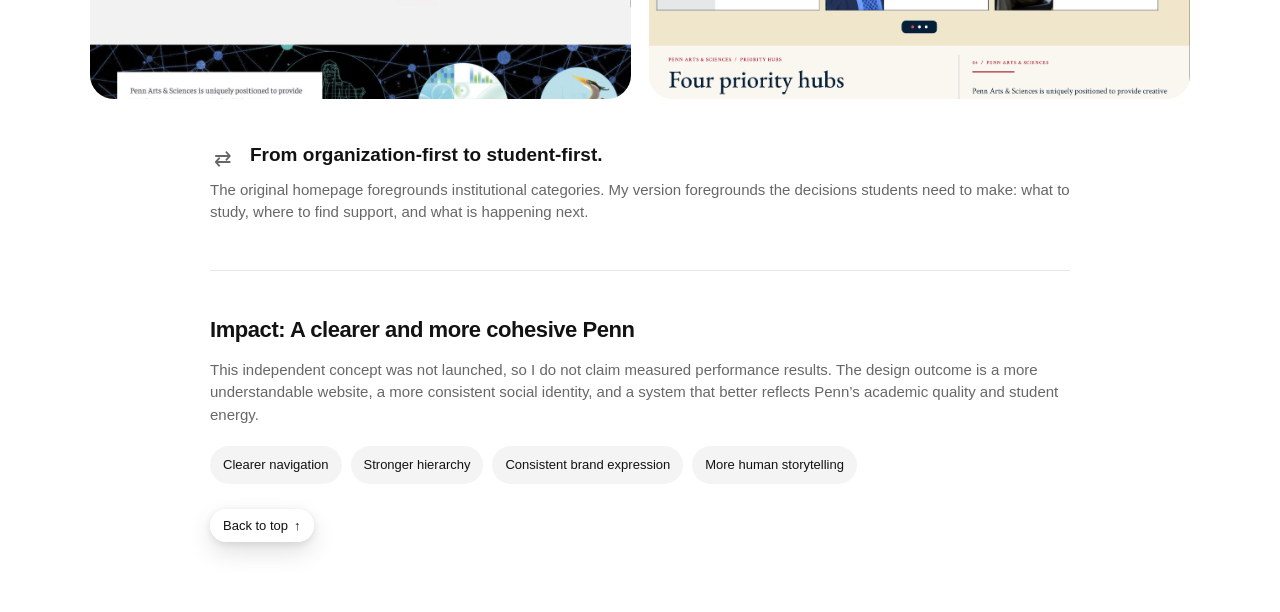
==== commit d1b9b3d8: "Make original website button red" ====
--- a/index.html
+++ b/index.html
@@ -41,7 +41,7 @@
 
     <section class="project-intro copy-width reveal">
       <p>I redesigned Penn Arts &amp; Sciences’ website and social media presence as one connected experience. The website redesign makes academic information easier to find, while the social redesign replaces crowded, inconsistent posts with a clearer editorial system.</p>
-      <a class="small-button" href="https://www.sas.upenn.edu/" target="_blank" rel="noreferrer">Original website <span>↗</span></a>
+      <a class="small-button original-website-button" href="https://www.sas.upenn.edu/" target="_blank" rel="noreferrer">Original website <span>↗</span></a>
     </section>
 
     <section class="metadata copy-width reveal" aria-label="Project details">
